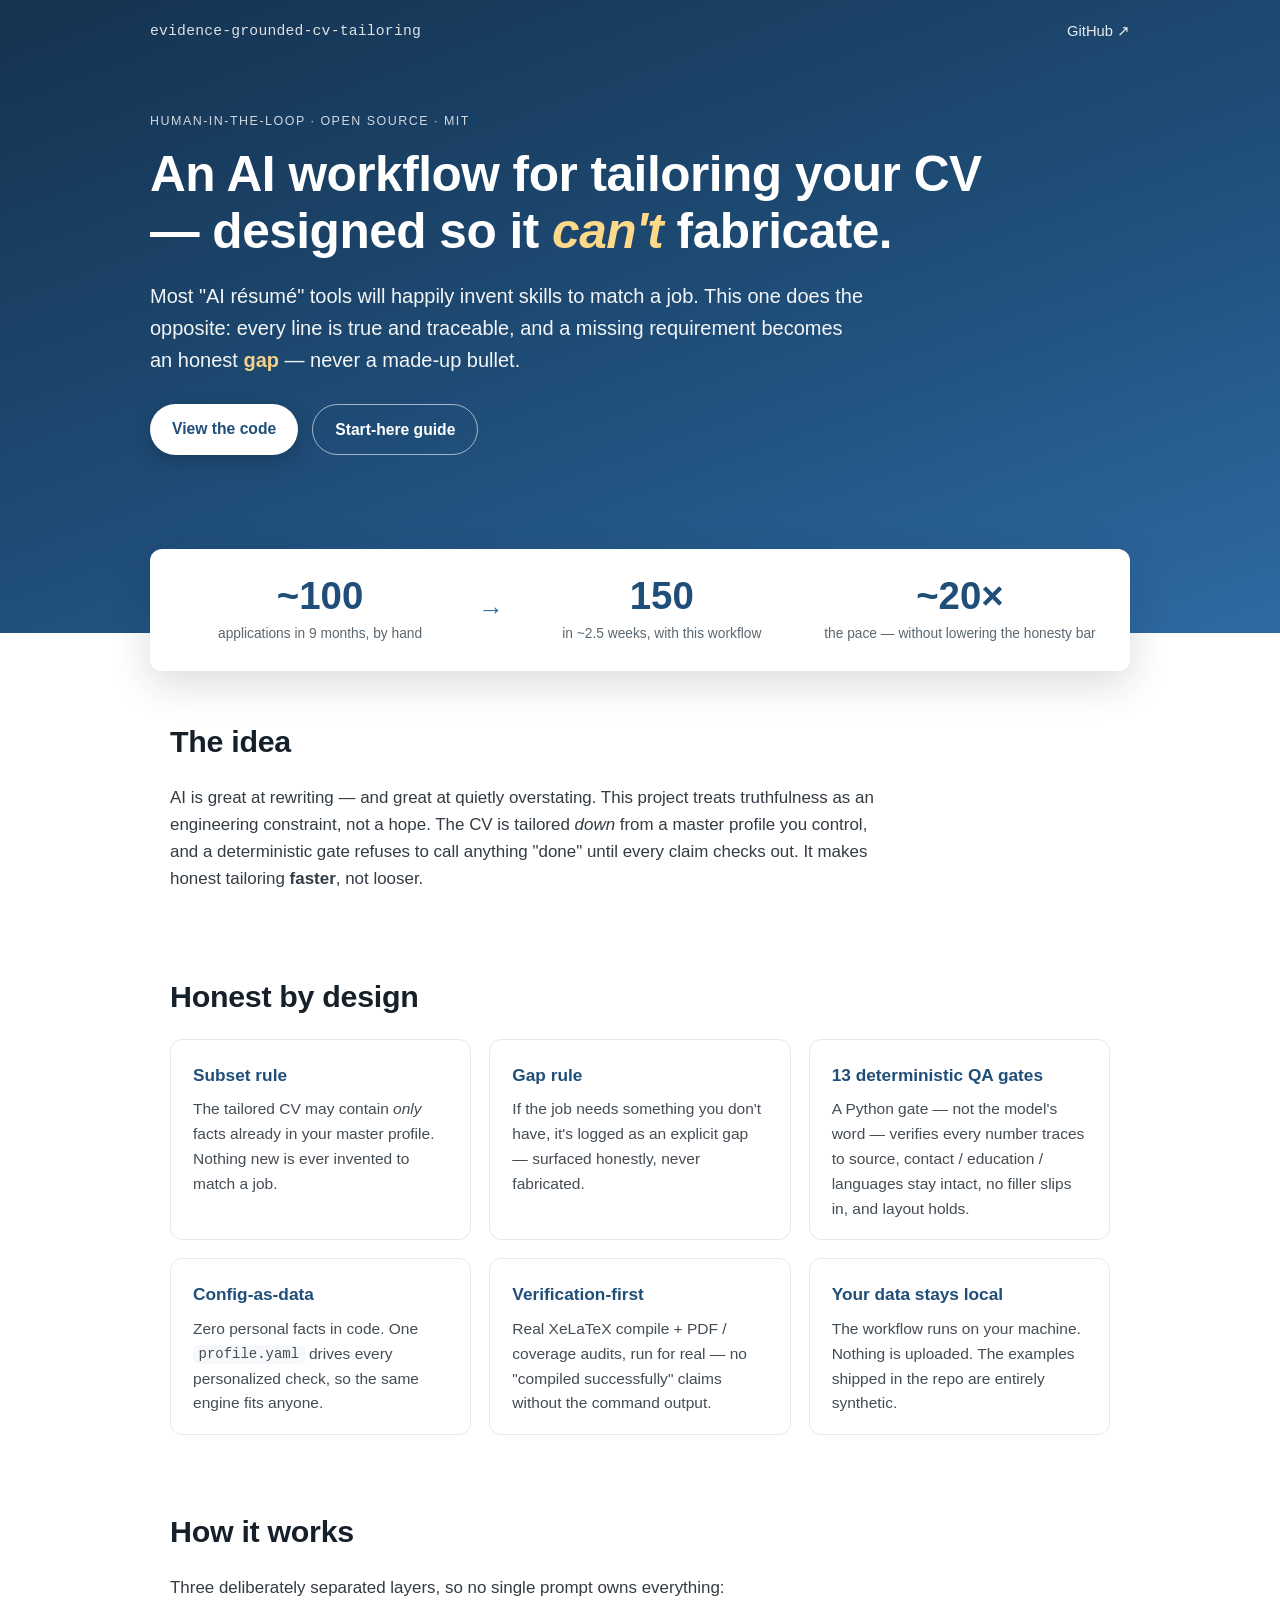
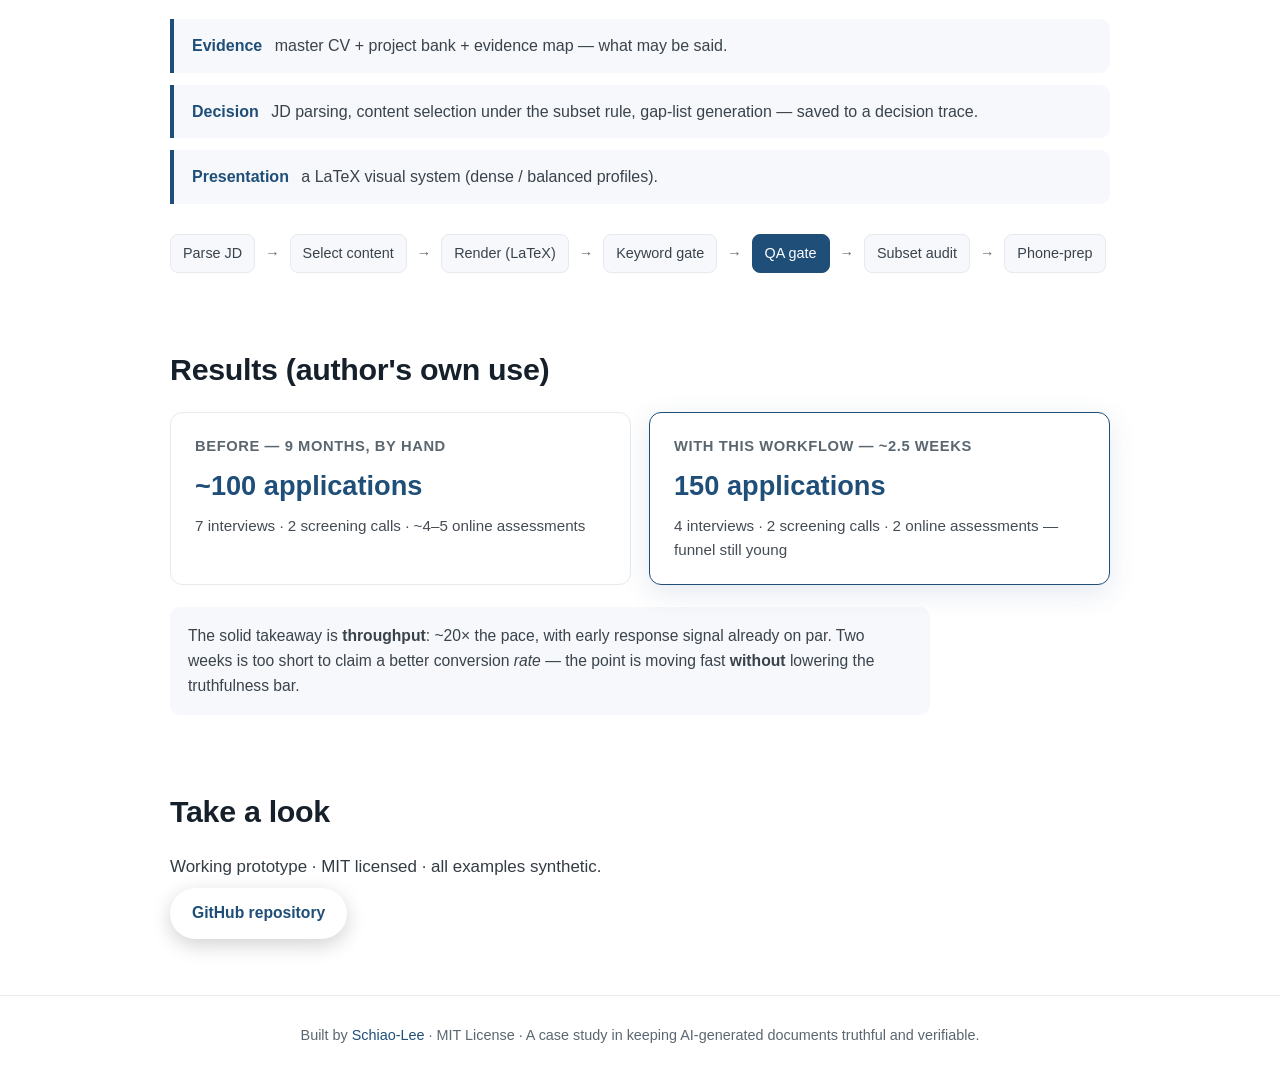
==== docs/index.html @ 7064927f "Add landing page (docs/) + link from README Static showcase page for GitHub Pages: hero with the bef" ====
<!DOCTYPE html>
<html lang="en">
<head>
  <meta charset="UTF-8" />
  <meta name="viewport" content="width=device-width, initial-scale=1.0" />
  <title>Evidence-Grounded CV Tailoring — AI that won't lie on your résumé</title>
  <meta name="description" content="A human-in-the-loop AI workflow that tailors a CV to a job — designed so it can't fabricate. Anti-hallucination rules, 13 deterministic QA gates, LaTeX rendering." />
  <meta property="og:type" content="website" />
  <meta property="og:title" content="Evidence-Grounded CV Tailoring" />
  <meta property="og:description" content="An AI CV-tailoring workflow designed so it can't fabricate: subset & gap rules, 13 deterministic QA gates, LaTeX rendering, resumable batch mode." />
  <link rel="stylesheet" href="styles.css" />
</head>
<body>

  <header class="hero">
    <nav class="nav">
      <span class="brand">evidence-grounded-cv-tailoring</span>
      <a class="nav-link" href="https://github.com/Schiao-Lee/evidence-grounded-cv-tailoring">GitHub ↗</a>
    </nav>

    <div class="hero-inner">
      <p class="eyebrow">Human-in-the-loop · open source · MIT</p>
      <h1>An AI workflow for tailoring your CV<br />— designed so it <em>can't</em> fabricate.</h1>
      <p class="lede">
        Most "AI résumé" tools will happily invent skills to match a job. This one does the
        opposite: every line is true and traceable, and a missing requirement becomes an
        honest <strong>gap</strong> — never a made-up bullet.
      </p>
      <div class="cta">
        <a class="btn btn-primary" href="https://github.com/Schiao-Lee/evidence-grounded-cv-tailoring">View the code</a>
        <a class="btn btn-ghost" href="https://github.com/Schiao-Lee/evidence-grounded-cv-tailoring/blob/main/START_HERE_en.md">Start-here guide</a>
      </div>
    </div>

    <div class="stat-banner">
      <div class="stat">
        <span class="stat-num">~100</span>
        <span class="stat-cap">applications in 9 months, by hand</span>
      </div>
      <div class="stat-arrow">→</div>
      <div class="stat">
        <span class="stat-num">150</span>
        <span class="stat-cap">in ~2.5 weeks, with this workflow</span>
      </div>
      <div class="stat">
        <span class="stat-num">~20×</span>
        <span class="stat-cap">the pace — without lowering the honesty bar</span>
      </div>
    </div>
  </header>

  <main>
    <section class="section">
      <h2>The idea</h2>
      <p class="prose">
        AI is great at rewriting — and great at quietly overstating. This project treats
        truthfulness as an engineering constraint, not a hope. The CV is tailored <em>down</em>
        from a master profile you control, and a deterministic gate refuses to call anything
        "done" until every claim checks out. It makes honest tailoring <strong>faster</strong>,
        not looser.
      </p>
    </section>

    <section class="section">
      <h2>Honest by design</h2>
      <div class="cards">
        <div class="card">
          <h3>Subset rule</h3>
          <p>The tailored CV may contain <em>only</em> facts already in your master profile. Nothing new is ever invented to match a job.</p>
        </div>
        <div class="card">
          <h3>Gap rule</h3>
          <p>If the job needs something you don't have, it's logged as an explicit gap — surfaced honestly, never fabricated.</p>
        </div>
        <div class="card">
          <h3>13 deterministic QA gates</h3>
          <p>A Python gate — not the model's word — verifies every number traces to source, contact / education / languages stay intact, no filler slips in, and layout holds.</p>
        </div>
        <div class="card">
          <h3>Config-as-data</h3>
          <p>Zero personal facts in code. One <code>profile.yaml</code> drives every personalized check, so the same engine fits anyone.</p>
        </div>
        <div class="card">
          <h3>Verification-first</h3>
          <p>Real XeLaTeX compile + PDF / coverage audits, run for real — no "compiled successfully" claims without the command output.</p>
        </div>
        <div class="card">
          <h3>Your data stays local</h3>
          <p>The workflow runs on your machine. Nothing is uploaded. The examples shipped in the repo are entirely synthetic.</p>
        </div>
      </div>
    </section>

    <section class="section">
      <h2>How it works</h2>
      <p class="prose">Three deliberately separated layers, so no single prompt owns everything:</p>
      <div class="layers">
        <div class="layer"><span class="layer-tag">Evidence</span> master CV + project bank + evidence map — what may be said.</div>
        <div class="layer"><span class="layer-tag">Decision</span> JD parsing, content selection under the subset rule, gap-list generation — saved to a decision trace.</div>
        <div class="layer"><span class="layer-tag">Presentation</span> a LaTeX visual system (dense / balanced profiles).</div>
      </div>
      <div class="pipeline">
        <span>Parse JD</span><span>→</span>
        <span>Select content</span><span>→</span>
        <span>Render (LaTeX)</span><span>→</span>
        <span>Keyword gate</span><span>→</span>
        <span class="pl-hot">QA gate</span><span>→</span>
        <span>Subset audit</span><span>→</span>
        <span>Phone-prep</span>
      </div>
    </section>

    <section class="section section-results">
      <h2>Results (author's own use)</h2>
      <div class="results-grid">
        <div class="result-block">
          <h4>Before — 9 months, by hand</h4>
          <p class="result-big">~100 applications</p>
          <p class="result-sub">7 interviews · 2 screening calls · ~4–5 online assessments</p>
        </div>
        <div class="result-block result-after">
          <h4>With this workflow — ~2.5 weeks</h4>
          <p class="result-big">150 applications</p>
          <p class="result-sub">4 interviews · 2 screening calls · 2 online assessments — funnel still young</p>
        </div>
      </div>
      <p class="caveat">
        The solid takeaway is <strong>throughput</strong>: ~20× the pace, with early response
        signal already on par. Two weeks is too short to claim a better conversion <em>rate</em> —
        the point is moving fast <strong>without</strong> lowering the truthfulness bar.
      </p>
    </section>

    <section class="section section-cta">
      <h2>Take a look</h2>
      <p class="prose">Working prototype · MIT licensed · all examples synthetic.</p>
      <div class="cta">
        <a class="btn btn-primary" href="https://github.com/Schiao-Lee/evidence-grounded-cv-tailoring">GitHub repository</a>
        <a class="btn btn-ghost" href="https://github.com/Schiao-Lee/evidence-grounded-cv-tailoring/blob/main/README.md">Read the docs</a>
      </div>
    </section>
  </main>

  <footer class="footer">
    <p>Built by <a href="https://github.com/Schiao-Lee">Schiao-Lee</a> · MIT License · A case study in keeping AI-generated documents truthful and verifiable.</p>
  </footer>

</body>
</html>
---- docs/styles.css ----
:root {
  --blue: #1F4E79;
  --blue-light: #2f6aa3;
  --ink: #16202b;
  --muted: #5b6770;
  --line: #e6e9ee;
  --bg: #ffffff;
  --bg-soft: #f6f8fb;
  --radius: 12px;
  --maxw: 980px;
}

* { box-sizing: border-box; }

html { scroll-behavior: smooth; }

body {
  margin: 0;
  font-family: -apple-system, BlinkMacSystemFont, "Segoe UI", Roboto, Helvetica, Arial, sans-serif;
  color: var(--ink);
  background: var(--bg);
  line-height: 1.6;
  -webkit-font-smoothing: antialiased;
}

a { color: var(--blue); text-decoration: none; }
a:hover { text-decoration: underline; }
code {
  font-family: ui-monospace, SFMono-Regular, Menlo, monospace;
  background: var(--bg-soft);
  padding: 0.1em 0.4em;
  border-radius: 6px;
  font-size: 0.9em;
}

/* ---------- hero ---------- */
.hero {
  background: linear-gradient(160deg, #15324f 0%, #1F4E79 55%, #2f6aa3 100%);
  color: #fff;
  padding: 0 20px 0;
}
.nav {
  max-width: var(--maxw);
  margin: 0 auto;
  display: flex;
  justify-content: space-between;
  align-items: center;
  padding: 20px 0;
  font-size: 0.92rem;
}
.brand { font-family: ui-monospace, SFMono-Regular, Menlo, monospace; opacity: 0.85; letter-spacing: 0.2px; }
.nav-link { color: #fff; opacity: 0.9; }
.nav-link:hover { opacity: 1; }

.hero-inner {
  max-width: var(--maxw);
  margin: 0 auto;
  padding: 48px 0 56px;
}
.eyebrow {
  text-transform: uppercase;
  letter-spacing: 1.5px;
  font-size: 0.78rem;
  opacity: 0.8;
  margin: 0 0 14px;
}
.hero h1 {
  font-size: clamp(1.9rem, 4.6vw, 3.1rem);
  line-height: 1.15;
  margin: 0 0 20px;
  font-weight: 800;
  letter-spacing: -0.5px;
}
.hero h1 em { font-style: italic; color: #ffd98a; }
.lede {
  font-size: clamp(1.05rem, 2vw, 1.25rem);
  max-width: 720px;
  opacity: 0.95;
  margin: 0 0 28px;
}
.lede strong { color: #ffd98a; font-weight: 700; }

.cta { display: flex; gap: 14px; flex-wrap: wrap; }
.btn {
  display: inline-block;
  padding: 12px 22px;
  border-radius: 999px;
  font-weight: 600;
  font-size: 0.98rem;
  transition: transform 0.08s ease, box-shadow 0.15s ease;
}
.btn:hover { text-decoration: none; transform: translateY(-1px); }
.btn-primary { background: #fff; color: var(--blue); box-shadow: 0 6px 20px rgba(0,0,0,0.18); }
.btn-ghost { border: 1.5px solid rgba(255,255,255,0.6); color: #fff; }
.btn-ghost:hover { border-color: #fff; }

/* ---------- stat banner ---------- */
.stat-banner {
  max-width: var(--maxw);
  margin: 0 auto;
  transform: translateY(38px);
  background: #fff;
  color: var(--ink);
  border-radius: var(--radius);
  box-shadow: 0 12px 40px rgba(16,32,48,0.16);
  padding: 26px 30px;
  display: flex;
  align-items: center;
  gap: 18px;
  flex-wrap: wrap;
  justify-content: space-around;
}
.stat { text-align: center; flex: 1; min-width: 150px; }
.stat-num { display: block; font-size: clamp(1.6rem, 4vw, 2.4rem); font-weight: 800; color: var(--blue); line-height: 1.1; }
.stat-cap { display: block; font-size: 0.86rem; color: var(--muted); margin-top: 6px; }
.stat-arrow { font-size: 1.6rem; color: var(--blue-light); font-weight: 700; }

/* ---------- sections ---------- */
main { max-width: var(--maxw); margin: 0 auto; padding: 0 20px; }
.section { padding: 64px 0 8px; }
.section:first-child { padding-top: 84px; }
.section h2 {
  font-size: clamp(1.4rem, 3vw, 1.9rem);
  margin: 0 0 18px;
  letter-spacing: -0.3px;
}
.prose { max-width: 720px; color: #333b43; font-size: 1.06rem; margin: 0 0 8px; }

/* ---------- cards ---------- */
.cards {
  display: grid;
  grid-template-columns: repeat(auto-fit, minmax(250px, 1fr));
  gap: 18px;
  margin-top: 8px;
}
.card {
  border: 1px solid var(--line);
  border-radius: var(--radius);
  padding: 22px 22px 18px;
  background: var(--bg);
  transition: box-shadow 0.15s ease, border-color 0.15s ease;
}
.card:hover { box-shadow: 0 8px 28px rgba(16,32,48,0.08); border-color: #d2dae4; }
.card h3 { margin: 0 0 8px; font-size: 1.08rem; color: var(--blue); }
.card p { margin: 0; color: #444c54; font-size: 0.97rem; }

/* ---------- layers + pipeline ---------- */
.layers { display: flex; flex-direction: column; gap: 12px; margin: 18px 0 30px; }
.layer {
  border-left: 4px solid var(--blue);
  background: var(--bg-soft);
  padding: 14px 18px;
  border-radius: 0 10px 10px 0;
  color: #3a434c;
}
.layer-tag {
  display: inline-block;
  font-weight: 700;
  color: var(--blue);
  margin-right: 8px;
}
.pipeline {
  display: flex;
  flex-wrap: wrap;
  align-items: center;
  gap: 8px 10px;
  margin-top: 6px;
}
.pipeline span {
  font-size: 0.9rem;
  color: var(--muted);
}
.pipeline span:not(:nth-child(even)) {
  background: var(--bg-soft);
  border: 1px solid var(--line);
  padding: 7px 12px;
  border-radius: 8px;
  color: #3a434c;
  font-weight: 500;
}
.pipeline .pl-hot {
  background: var(--blue) !important;
  color: #fff !important;
  border-color: var(--blue) !important;
  font-weight: 700;
}

/* ---------- results ---------- */
.results-grid {
  display: grid;
  grid-template-columns: repeat(auto-fit, minmax(260px, 1fr));
  gap: 18px;
  margin-top: 6px;
}
.result-block {
  border: 1px solid var(--line);
  border-radius: var(--radius);
  padding: 22px 24px;
  background: var(--bg);
}
.result-after { border-color: var(--blue); box-shadow: 0 8px 28px rgba(31,78,121,0.12); }
.result-block h4 { margin: 0 0 6px; font-size: 0.92rem; text-transform: uppercase; letter-spacing: 0.6px; color: var(--muted); }
.result-big { margin: 0; font-size: 1.7rem; font-weight: 800; color: var(--blue); }
.result-sub { margin: 6px 0 0; color: #444c54; font-size: 0.95rem; }
.caveat {
  margin: 22px 0 0;
  padding: 16px 18px;
  background: var(--bg-soft);
  border-radius: 10px;
  color: #3a434c;
  font-size: 0.98rem;
  max-width: 760px;
}

/* ---------- final cta + footer ---------- */
.section-cta { padding-bottom: 56px; }
.footer {
  border-top: 1px solid var(--line);
  padding: 28px 20px;
  text-align: center;
  color: var(--muted);
  font-size: 0.9rem;
}
.footer p { max-width: var(--maxw); margin: 0 auto; }

@media (max-width: 560px) {
  .stat-arrow { display: none; }
  .hero-inner { padding: 32px 0 60px; }
}
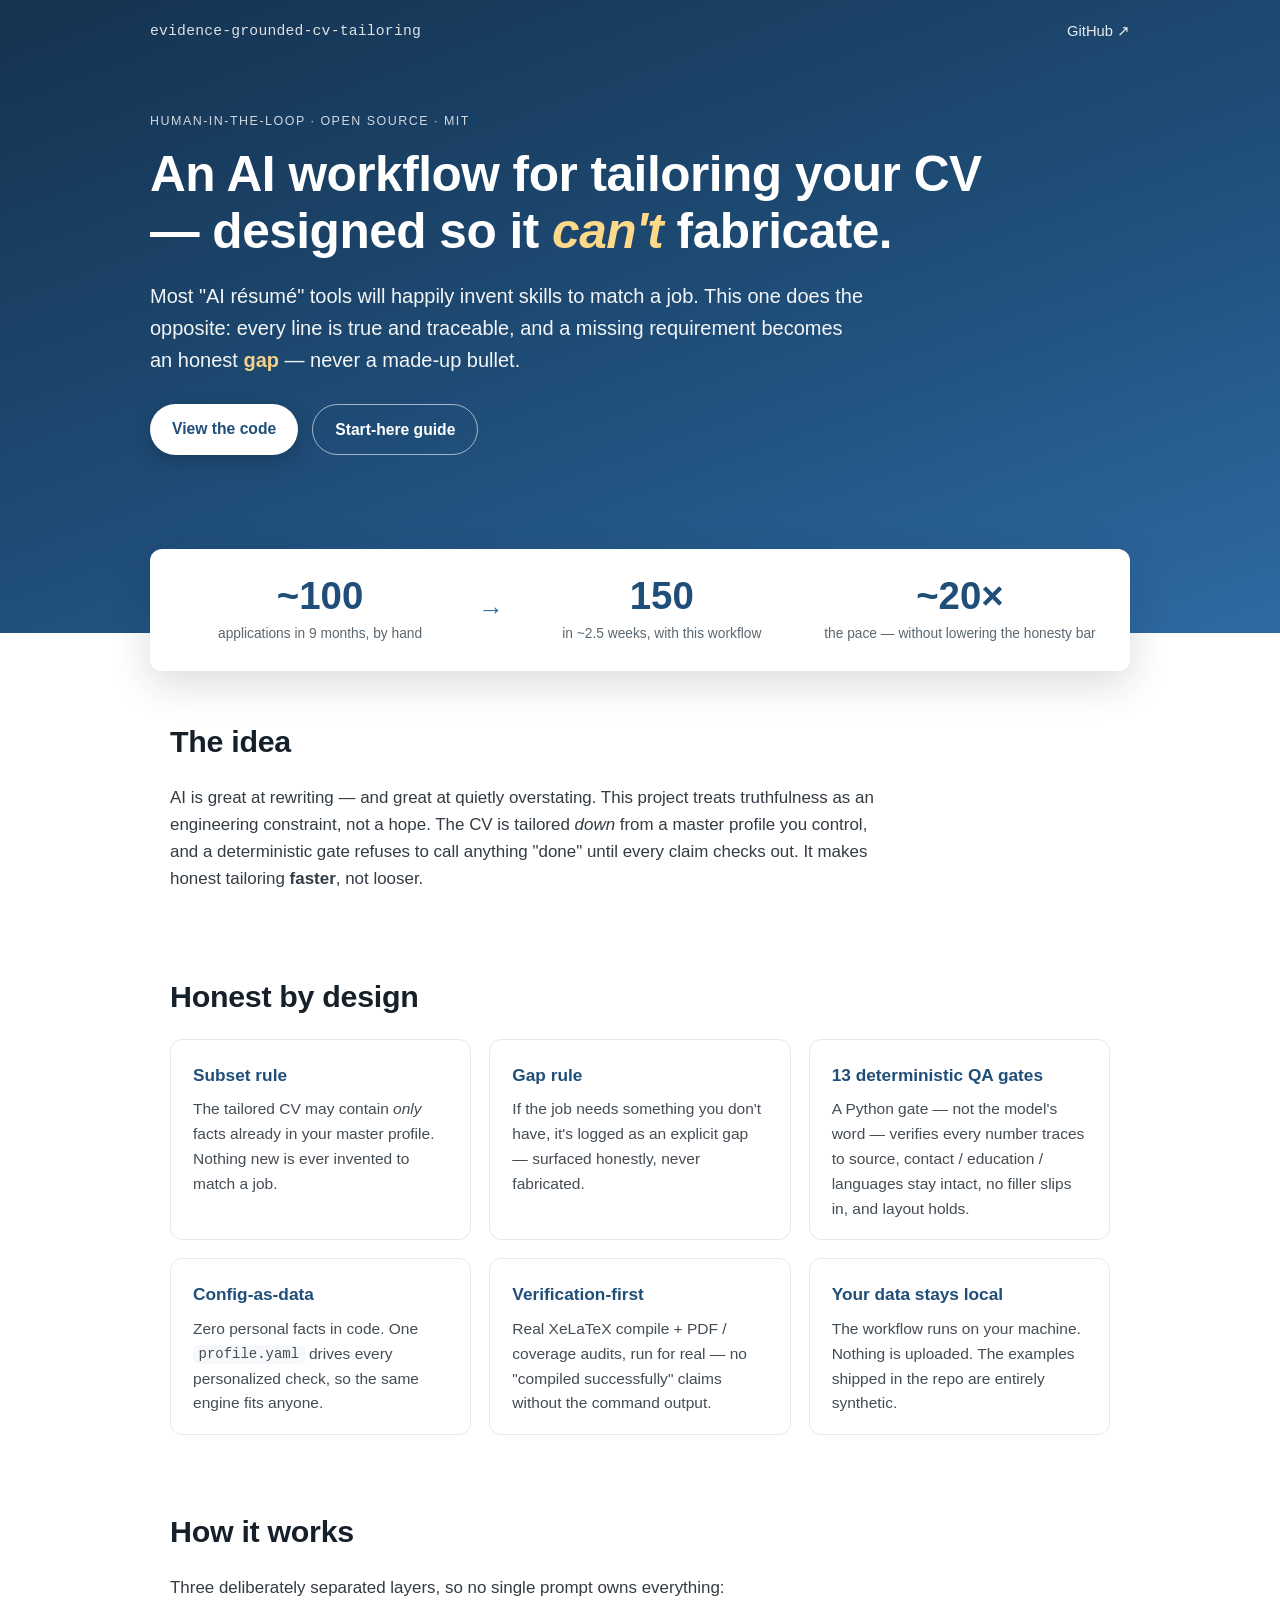
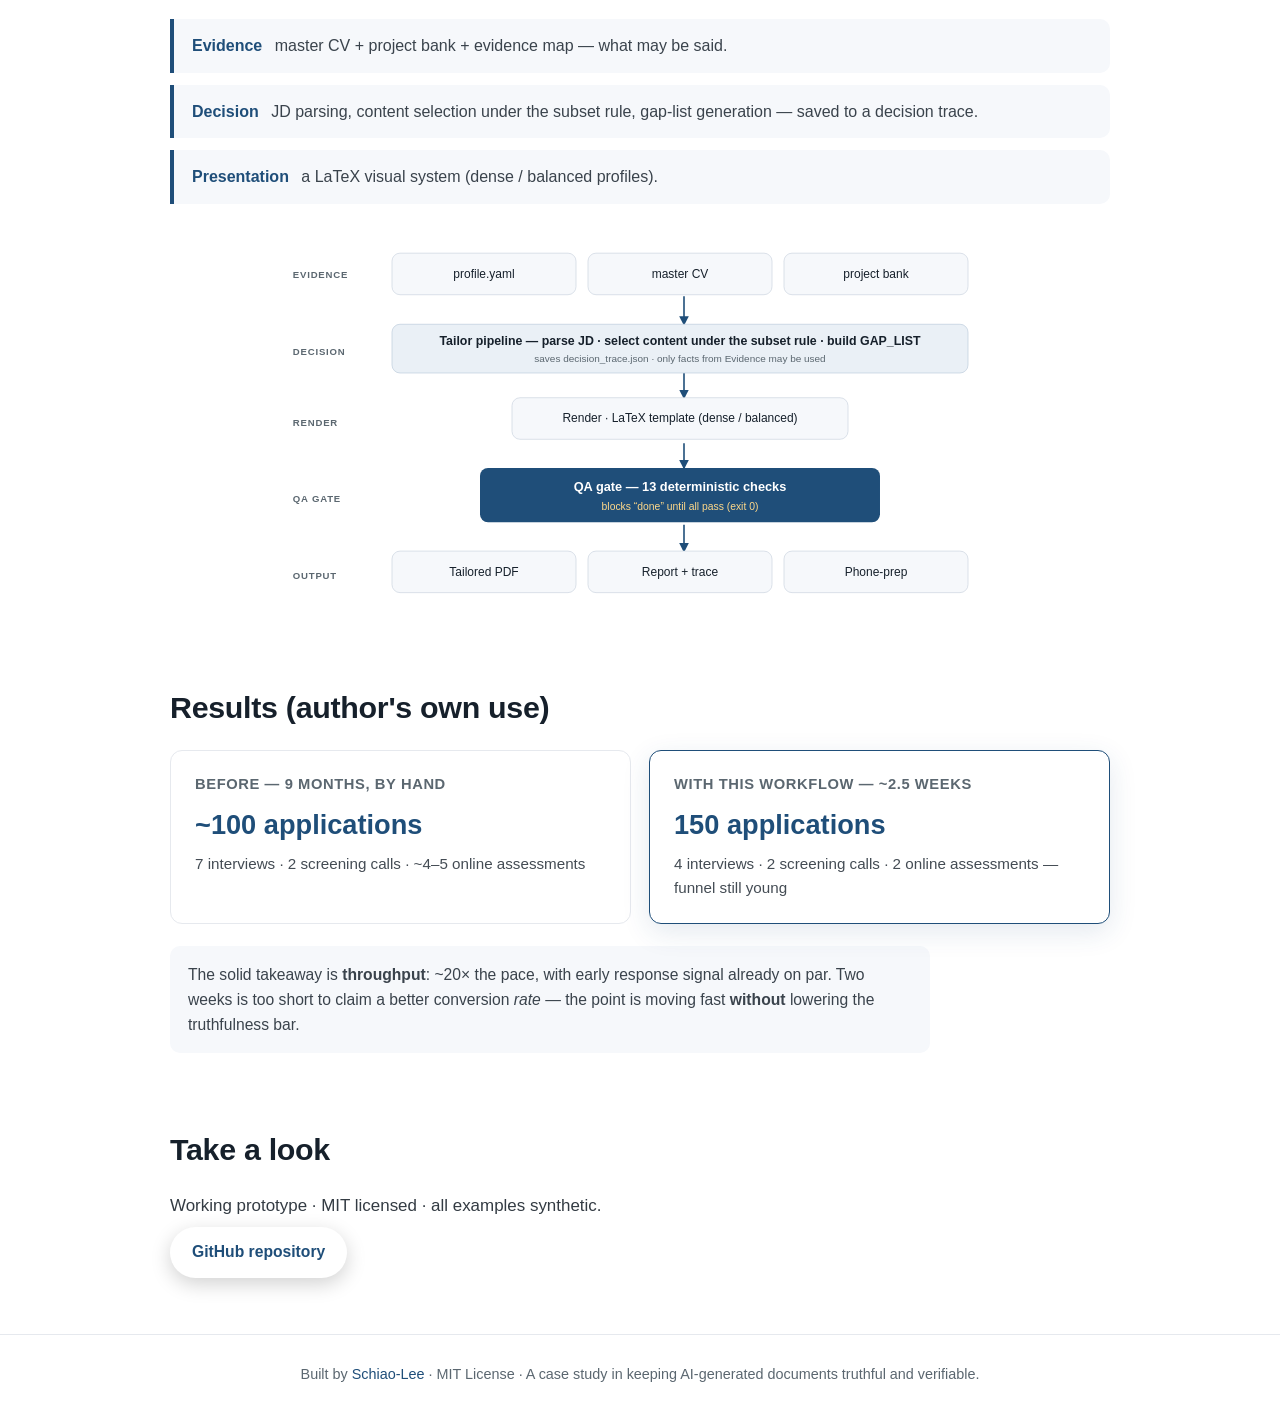
==== commit 82109d87: "Add OG share image + architecture diagram - docs/og-image.png (1200x630) generated from docs/og-card" ====
--- a/docs/index.html
+++ b/docs/index.html
@@ -6,8 +6,16 @@
   <title>Evidence-Grounded CV Tailoring — AI that won't lie on your résumé</title>
   <meta name="description" content="A human-in-the-loop AI workflow that tailors a CV to a job — designed so it can't fabricate. Anti-hallucination rules, 13 deterministic QA gates, LaTeX rendering." />
   <meta property="og:type" content="website" />
+  <meta property="og:url" content="https://schiao-lee.github.io/evidence-grounded-cv-tailoring/" />
   <meta property="og:title" content="Evidence-Grounded CV Tailoring" />
   <meta property="og:description" content="An AI CV-tailoring workflow designed so it can't fabricate: subset & gap rules, 13 deterministic QA gates, LaTeX rendering, resumable batch mode." />
+  <meta property="og:image" content="https://schiao-lee.github.io/evidence-grounded-cv-tailoring/og-image.png" />
+  <meta property="og:image:width" content="1200" />
+  <meta property="og:image:height" content="630" />
+  <meta name="twitter:card" content="summary_large_image" />
+  <meta name="twitter:title" content="Evidence-Grounded CV Tailoring" />
+  <meta name="twitter:description" content="An AI CV-tailoring workflow designed so it can't fabricate." />
+  <meta name="twitter:image" content="https://schiao-lee.github.io/evidence-grounded-cv-tailoring/og-image.png" />
   <link rel="stylesheet" href="styles.css" />
 </head>
 <body>
@@ -99,15 +107,9 @@
         <div class="layer"><span class="layer-tag">Decision</span> JD parsing, content selection under the subset rule, gap-list generation — saved to a decision trace.</div>
         <div class="layer"><span class="layer-tag">Presentation</span> a LaTeX visual system (dense / balanced profiles).</div>
       </div>
-      <div class="pipeline">
-        <span>Parse JD</span><span>→</span>
-        <span>Select content</span><span>→</span>
-        <span>Render (LaTeX)</span><span>→</span>
-        <span>Keyword gate</span><span>→</span>
-        <span class="pl-hot">QA gate</span><span>→</span>
-        <span>Subset audit</span><span>→</span>
-        <span>Phone-prep</span>
-      </div>
+      <figure class="arch-fig">
+        <img class="arch" src="architecture.svg" alt="Architecture: evidence sources feed the tailoring pipeline, which renders via LaTeX and is gated by 13 deterministic QA checks before output." />
+      </figure>
     </section>
 
     <section class="section section-results">
--- a/docs/styles.css
+++ b/docs/styles.css
@@ -184,6 +184,8 @@
   border-color: var(--blue) !important;
   font-weight: 700;
 }
+.arch-fig { margin: 22px 0 0; }
+.arch { display: block; width: 100%; max-width: 720px; height: auto; margin: 0 auto; }
 
 /* ---------- results ---------- */
 .results-grid {
